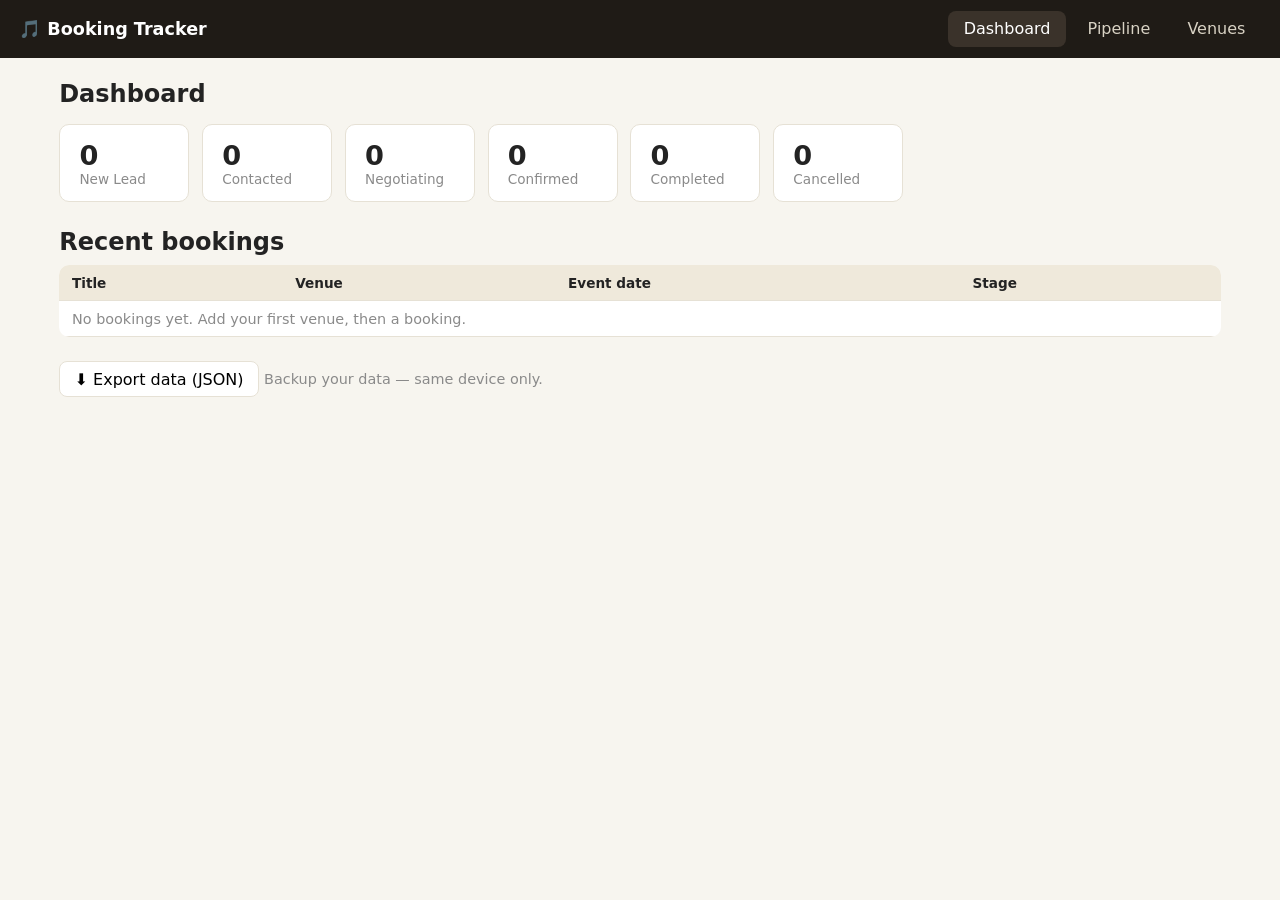
==== index.html @ eecfe334 "Static version for Vercel (localStorage, no backend)" ====
<!DOCTYPE html>
<html lang="en">
<head>
<meta charset="utf-8">
<meta name="viewport" content="width=device-width, initial-scale=1">
<title>Music Booking Tracker</title>
<link rel="stylesheet" href="style.css">
<style>
  .tabs { display: flex; gap: 0.4rem; }
  .tabs button {
    border: 1px solid transparent; background: transparent; color: #d8d2c4;
  }
  .tabs button.active { background: #3a322a; color: #fff; }
  .view { display: none; }
  .view.active { display: block; }
  .export-row { margin-top: 1.5rem; }
</style>
</head>
<body>
<header class="topbar">
  <div class="brand">🎵 Booking Tracker</div>
  <nav class="tabs">
    <button data-tab="dashboard" class="active">Dashboard</button>
    <button data-tab="pipeline">Pipeline</button>
    <button data-tab="venues">Venues</button>
  </nav>
</header>
<main class="container">

  <!-- Dashboard -->
  <section id="view-dashboard" class="view active">
    <h1>Dashboard</h1>
    <section class="cards" id="stage-cards"></section>
    <section id="overdue-section" style="display:none">
      <h2>⚠️ Overdue follow-ups</h2>
      <table class="tbl">
        <thead><tr>
          <th>Booking</th><th>Venue</th><th>Follow-up was</th><th></th>
        </tr></thead>
        <tbody id="overdue-body"></tbody>
      </table>
    </section>
    <section>
      <h2>Recent bookings</h2>
      <table class="tbl">
        <thead><tr>
          <th>Title</th><th>Venue</th><th>Event date</th><th>Stage</th>
        </tr></thead>
        <tbody id="recent-body"></tbody>
      </table>
    </section>
    <div class="export-row">
      <button id="btn-export">⬇ Export data (JSON)</button>
      <span class="muted">Backup your data — same device only.</span>
    </div>
  </section>

  <!-- Pipeline -->
  <section id="view-pipeline" class="view">
    <h1>Booking pipeline</h1>
    <div class="toolbar">
      <div class="search">
        <input type="text" id="pipeline-q" placeholder="Search bookings…">
        <button id="pipeline-search">Search</button>
      </div>
      <button id="btn-new-booking" class="primary">+ New booking</button>
    </div>
    <div class="board" id="board"></div>
  </section>

  <!-- Venues -->
  <section id="view-venues" class="view">
    <h1>Venues &amp; contacts</h1>
    <div class="toolbar">
      <div class="search">
        <input type="text" id="venues-q" placeholder="Search venues…">
        <button id="venues-search">Search</button>
      </div>
      <button id="btn-new-venue" class="primary">+ New venue</button>
    </div>
    <table class="tbl">
      <thead><tr>
        <th>Name</th><th>Contact</th><th>Location</th><th>Type</th><th></th>
      </tr></thead>
      <tbody id="venues-body"></tbody>
    </table>
  </section>

</main>

<dialog id="dlg-venue">
  <form method="dialog" id="frm-venue">
    <h2>New venue</h2>
    <label>Name <input name="name" required
           placeholder="e.g. Esplanade Concert Hall"></label>
    <label>Contact name <input name="contact_name"></label>
    <label>Email <input type="email" name="email"></label>
    <label>Phone <input name="phone"></label>
    <label>City <input name="city"></label>
    <label>Country <input name="country"></label>
    <label>Venue type <input name="venue_type"
           placeholder="Concert hall / Festival / Wedding / Corporate"></label>
    <label>Source <input name="source"
           placeholder="Referral / Cold outreach / Agent…"></label>
    <label>Notes <textarea name="notes" rows="3"></textarea></label>
    <div class="dlg-actions">
      <button type="submit" class="primary">Save</button>
      <button type="button" id="btn-cancel-venue">Cancel</button>
    </div>
  </form>
</dialog>

<dialog id="dlg-booking">
  <form method="dialog" id="frm-booking">
    <h2>New booking</h2>
    <label>Venue
      <select name="venue_id" id="f-venue" required></select>
    </label>
    <label>Title <input name="title" required
           placeholder="e.g. Diwali Gala Night"></label>
    <label>Event date <input type="date" name="event_date"></label>
    <label>Stage <select name="stage" id="f-stage"></select></label>
    <label>Fee <input type="number" step="0.01" name="fee"></label>
    <label>Currency <input name="currency" value="USD" maxlength="3"></label>
    <label>Follow-up date <input type="date" name="follow_up_date"></label>
    <label>Notes <textarea name="notes" rows="3"></textarea></label>
    <div class="dlg-actions">
      <button type="submit" class="primary">Save</button>
      <button type="button" id="btn-cancel-booking">Cancel</button>
    </div>
  </form>
</dialog>

<script src="db.js"></script>
<script src="app.js"></script>
</body>
</html>
---- style.css ----
/* Music Booking Tracker — plain, clean, no frameworks. */
:root {
  --bg: #f7f5ef;
  --card: #ffffff;
  --ink: #232323;
  --muted: #8a8a8a;
  --accent: #b3541e;
  --accent-soft: #f3e2d3;
  --line: #e6e1d5;
  --danger: #b3261e;
}
* { box-sizing: border-box; }
body {
  margin: 0; background: var(--bg); color: var(--ink);
  font-family: system-ui, -apple-system, "Segoe UI", sans-serif;
}
.topbar {
  display: flex; align-items: center; justify-content: space-between;
  padding: 0.7rem 1.2rem; background: #1f1b16; color: #fff;
}
.brand { font-weight: 700; font-size: 1.1rem; }
.topbar nav a {
  color: #d8d2c4; text-decoration: none; margin-left: 1rem;
  padding: 0.3rem 0.6rem; border-radius: 6px;
}
.topbar nav a.active, .topbar nav a:hover {
  background: #3a322a; color: #fff;
}
.container { max-width: 1200px; margin: 0 auto; padding: 1.2rem; }
h1 { margin: 0.2rem 0 1rem; }
h2 { margin: 1.6rem 0 0.6rem; }
.muted { color: var(--muted); font-size: 0.9em; }
.cards { display: flex; gap: 0.8rem; flex-wrap: wrap; }
.card {
  background: var(--card); border: 1px solid var(--line);
  border-radius: 10px; padding: 0.9rem 1.2rem; min-width: 130px;
  text-decoration: none; color: inherit;
}
.card-num { font-size: 1.7rem; font-weight: 700; }
.card-label { color: var(--muted); font-size: 0.85rem; }
.tbl { width: 100%; border-collapse: collapse; background: var(--card);
  border-radius: 10px; overflow: hidden; }
.tbl th, .tbl td { padding: 0.6rem 0.8rem; text-align: left;
  border-bottom: 1px solid var(--line); }
.tbl thead th { background: #efe9db; font-size: 0.85rem; }
tr.overdue td { background: #fdeceb; }
.pill {
  display: inline-block; background: var(--accent-soft); color: var(--accent);
  border-radius: 999px; padding: 0.15rem 0.6rem; font-size: 0.8rem;
}
.toolbar { display: flex; gap: 0.8rem; align-items: center;
  margin-bottom: 1rem; flex-wrap: wrap; }
.search { display: flex; gap: 0.4rem; }
input, select, textarea {
  font: inherit; padding: 0.45rem 0.6rem; border: 1px solid var(--line);
  border-radius: 8px; background: #fff;
}
button {
  font: inherit; padding: 0.45rem 0.9rem; border-radius: 8px;
  border: 1px solid var(--line); background: #fff; cursor: pointer;
}
button.primary { background: var(--accent); color: #fff;
  border-color: var(--accent); }
button:hover { filter: brightness(0.96); }
.board { display: flex; gap: 0.8rem; overflow-x: auto;
  padding-bottom: 1rem; }
.column {
  flex: 0 0 260px; background: #efe9db; border-radius: 10px;
  padding: 0.7rem;
}
.column h3 { margin: 0 0 0.6rem; font-size: 0.95rem;
  display: flex; justify-content: space-between; align-items: center; }
.count { background: #fff; border-radius: 999px; padding: 0 0.5rem;
  font-size: 0.8rem; }
.booking-card {
  background: var(--card); border: 1px solid var(--line);
  border-radius: 8px; padding: 0.6rem; margin-bottom: 0.6rem;
}
.booking-card .followup { color: var(--danger); font-size: 0.85rem; }
.card-actions { margin-top: 0.5rem; }
.card-actions select { width: 100%; }
.empty { padding: 1rem; text-align: center; }
dialog { border: 1px solid var(--line); border-radius: 12px;
  padding: 1.2rem; width: min(480px, 92vw); }
dialog label { display: block; margin-bottom: 0.7rem; font-size: 0.9rem; }
dialog input, dialog select, dialog textarea { width: 100%; margin-top: 0.25rem; }
.dlg-actions { display: flex; gap: 0.6rem; justify-content: flex-end;
  margin-top: 0.8rem; }
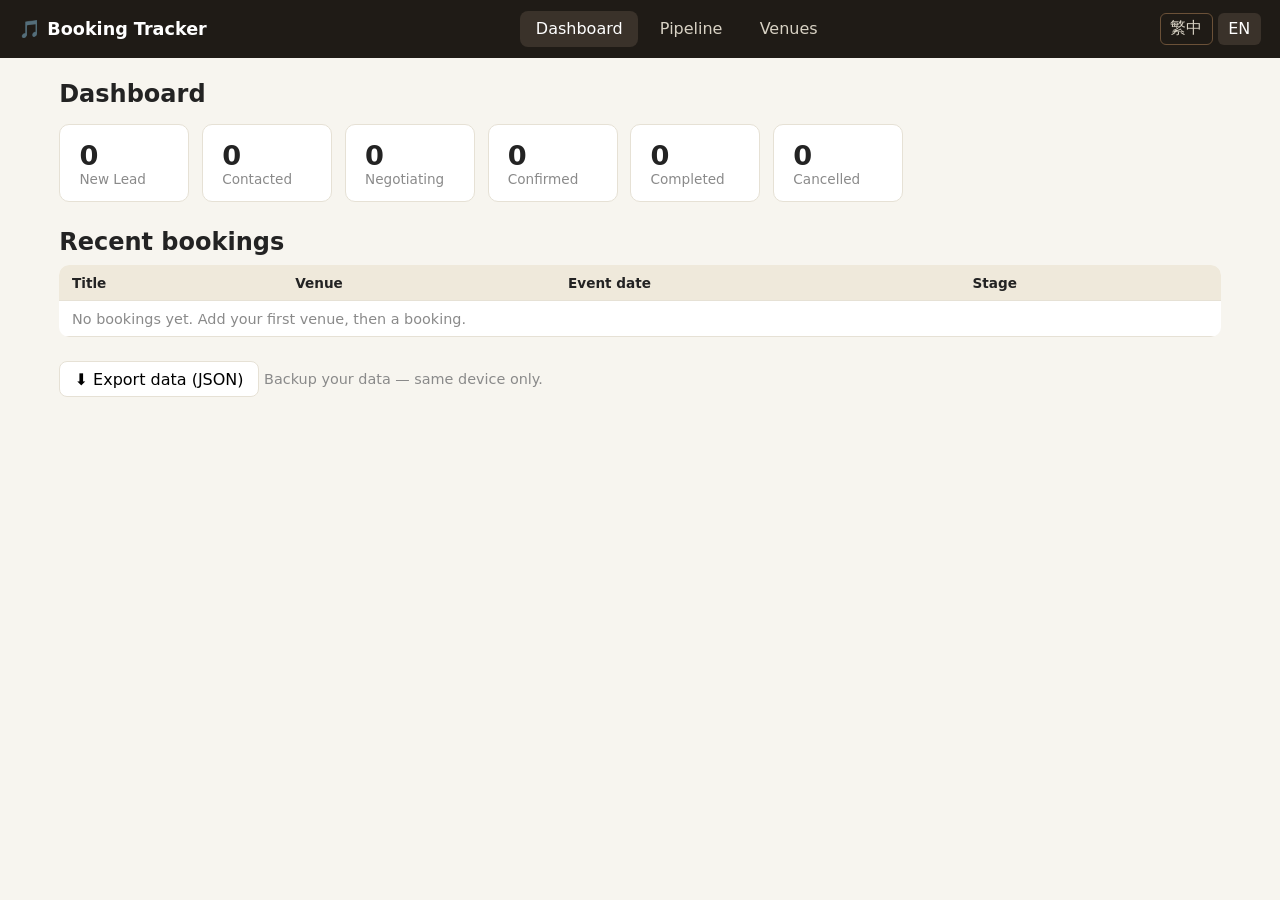
==== commit 52b9a77a: "Update index.html" ====
--- a/index.html
+++ b/index.html
@@ -3,7 +3,7 @@
 <head>
 <meta charset="utf-8">
 <meta name="viewport" content="width=device-width, initial-scale=1">
-<title>Music Booking Tracker</title>
+<title data-i18n="title">Music Booking Tracker</title>
 <link rel="stylesheet" href="style.css">
 <style>
   .tabs { display: flex; gap: 0.4rem; }
@@ -14,73 +14,82 @@
   .view { display: none; }
   .view.active { display: block; }
   .export-row { margin-top: 1.5rem; }
+  .lang-switch { display: flex; gap: 0.3rem; margin-left: 0.8rem; }
+  .lang-switch button { border: 1px solid #6b5138; background: transparent;
+    color: #d8d2c4; border-radius: 6px; padding: 0.3rem 0.6rem; cursor: pointer; }
+  .lang-switch button.active { background: #3a322a; color: #fff;
+    border-color: transparent; }
 </style>
 </head>
 <body>
 <header class="topbar">
-  <div class="brand">🎵 Booking Tracker</div>
+  <div class="brand" data-i18n="brand">🎵 Booking Tracker</div>
   <nav class="tabs">
-    <button data-tab="dashboard" class="active">Dashboard</button>
-    <button data-tab="pipeline">Pipeline</button>
-    <button data-tab="venues">Venues</button>
+    <button data-tab="dashboard" class="active" data-i18n="tab_dashboard">Dashboard</button>
+    <button data-tab="pipeline" data-i18n="tab_pipeline">Pipeline</button>
+    <button data-tab="venues" data-i18n="tab_venues">Venues</button>
   </nav>
+  <div class="lang-switch">
+    <button type="button" data-lang-btn="zh">繁中</button>
+    <button type="button" data-lang-btn="en">EN</button>
+  </div>
 </header>
 <main class="container">
 
   <!-- Dashboard -->
   <section id="view-dashboard" class="view active">
-    <h1>Dashboard</h1>
+    <h1 data-i18n="dash_title">Dashboard</h1>
     <section class="cards" id="stage-cards"></section>
     <section id="overdue-section" style="display:none">
-      <h2>⚠️ Overdue follow-ups</h2>
+      <h2 data-i18n="dash_overdue_title">⚠️ Overdue follow-ups</h2>
       <table class="tbl">
         <thead><tr>
-          <th>Booking</th><th>Venue</th><th>Follow-up was</th><th></th>
+          <th data-i18n="th_booking">Booking</th><th data-i18n="th_venue">Venue</th><th data-i18n="th_followup_was">Follow-up was</th><th></th>
         </tr></thead>
         <tbody id="overdue-body"></tbody>
       </table>
     </section>
     <section>
-      <h2>Recent bookings</h2>
+      <h2 data-i18n="dash_recent_title">Recent bookings</h2>
       <table class="tbl">
         <thead><tr>
-          <th>Title</th><th>Venue</th><th>Event date</th><th>Stage</th>
+          <th data-i18n="th_title">Title</th><th data-i18n="th_venue">Venue</th><th data-i18n="th_event_date">Event date</th><th data-i18n="th_stage">Stage</th>
         </tr></thead>
         <tbody id="recent-body"></tbody>
       </table>
     </section>
     <div class="export-row">
-      <button id="btn-export">⬇ Export data (JSON)</button>
-      <span class="muted">Backup your data — same device only.</span>
+      <button id="btn-export" data-i18n="btn_export">⬇ Export data (JSON)</button>
+      <span class="muted" data-i18n="export_note">Backup your data — same device only.</span>
     </div>
   </section>
 
   <!-- Pipeline -->
   <section id="view-pipeline" class="view">
-    <h1>Booking pipeline</h1>
+    <h1 data-i18n="pipeline_title">Booking pipeline</h1>
     <div class="toolbar">
       <div class="search">
-        <input type="text" id="pipeline-q" placeholder="Search bookings…">
-        <button id="pipeline-search">Search</button>
+        <input type="text" id="pipeline-q" data-i18n-ph="ph_search_bookings" placeholder="Search bookings…">
+        <button id="pipeline-search" data-i18n="btn_search">Search</button>
       </div>
-      <button id="btn-new-booking" class="primary">+ New booking</button>
+      <button id="btn-new-booking" class="primary" data-i18n="btn_new_booking">+ New booking</button>
     </div>
     <div class="board" id="board"></div>
   </section>
 
   <!-- Venues -->
   <section id="view-venues" class="view">
-    <h1>Venues &amp; contacts</h1>
+    <h1 data-i18n="venues_title">Venues &amp; contacts</h1>
     <div class="toolbar">
       <div class="search">
-        <input type="text" id="venues-q" placeholder="Search venues…">
-        <button id="venues-search">Search</button>
+        <input type="text" id="venues-q" data-i18n-ph="ph_search_venues" placeholder="Search venues…">
+        <button id="venues-search" data-i18n="btn_search">Search</button>
       </div>
-      <button id="btn-new-venue" class="primary">+ New venue</button>
+      <button id="btn-new-venue" class="primary" data-i18n="btn_new_venue">+ New venue</button>
     </div>
     <table class="tbl">
       <thead><tr>
-        <th>Name</th><th>Contact</th><th>Location</th><th>Type</th><th></th>
+        <th data-i18n="th_name">Name</th><th data-i18n="th_contact">Contact</th><th data-i18n="th_location">Location</th><th data-i18n="th_type">Type</th><th></th>
       </tr></thead>
       <tbody id="venues-body"></tbody>
     </table>
@@ -90,48 +99,49 @@
 
 <dialog id="dlg-venue">
   <form method="dialog" id="frm-venue">
-    <h2>New venue</h2>
-    <label>Name <input name="name" required
-           placeholder="e.g. Esplanade Concert Hall"></label>
-    <label>Contact name <input name="contact_name"></label>
-    <label>Email <input type="email" name="email"></label>
-    <label>Phone <input name="phone"></label>
-    <label>City <input name="city"></label>
-    <label>Country <input name="country"></label>
-    <label>Venue type <input name="venue_type"
-           placeholder="Concert hall / Festival / Wedding / Corporate"></label>
-    <label>Source <input name="source"
-           placeholder="Referral / Cold outreach / Agent…"></label>
-    <label>Notes <textarea name="notes" rows="3"></textarea></label>
+    <h2 data-i18n="dlg_venue_new">New venue</h2>
+    <label><span data-i18n="lbl_venue_name">Name</span> <input name="name" required
+           data-i18n-ph="ph_venue_name" placeholder="e.g. Esplanade Concert Hall"></label>
+    <label><span data-i18n="lbl_contact_name">Contact name</span> <input name="contact_name"></label>
+    <label><span data-i18n="lbl_email">Email</span> <input type="email" name="email"></label>
+    <label><span data-i18n="lbl_phone">Phone</span> <input name="phone"></label>
+    <label><span data-i18n="lbl_city">City</span> <input name="city"></label>
+    <label><span data-i18n="lbl_country">Country</span> <input name="country"></label>
+    <label><span data-i18n="lbl_venue_type">Venue type</span> <input name="venue_type"
+           data-i18n-ph="ph_venue_type" placeholder="Concert hall / Festival / Wedding / Corporate"></label>
+    <label><span data-i18n="lbl_source">Source</span> <input name="source"
+           data-i18n-ph="ph_venue_source" placeholder="Referral / Cold outreach / Agent…"></label>
+    <label><span data-i18n="lbl_notes">Notes</span> <textarea name="notes" rows="3"></textarea></label>
     <div class="dlg-actions">
-      <button type="submit" class="primary">Save</button>
-      <button type="button" id="btn-cancel-venue">Cancel</button>
+      <button type="submit" class="primary" data-i18n="btn_save">Save</button>
+      <button type="button" id="btn-cancel-venue" data-i18n="btn_cancel">Cancel</button>
     </div>
   </form>
 </dialog>
 
 <dialog id="dlg-booking">
   <form method="dialog" id="frm-booking">
-    <h2>New booking</h2>
-    <label>Venue
+    <h2 data-i18n="dlg_booking_new">New booking</h2>
+    <label><span data-i18n="lbl_venue">Venue</span>
       <select name="venue_id" id="f-venue" required></select>
     </label>
-    <label>Title <input name="title" required
-           placeholder="e.g. Diwali Gala Night"></label>
-    <label>Event date <input type="date" name="event_date"></label>
-    <label>Stage <select name="stage" id="f-stage"></select></label>
-    <label>Fee <input type="number" step="0.01" name="fee"></label>
-    <label>Currency <input name="currency" value="USD" maxlength="3"></label>
-    <label>Follow-up date <input type="date" name="follow_up_date"></label>
-    <label>Notes <textarea name="notes" rows="3"></textarea></label>
+    <label><span data-i18n="lbl_booking_title">Title</span> <input name="title" required
+           data-i18n-ph="ph_booking_title" placeholder="e.g. Diwali Gala Night"></label>
+    <label><span data-i18n="lbl_event_date">Event date</span> <input type="date" name="event_date"></label>
+    <label><span data-i18n="lbl_stage">Stage</span> <select name="stage" id="f-stage"></select></label>
+    <label><span data-i18n="lbl_fee">Fee</span> <input type="number" step="0.01" name="fee"></label>
+    <label><span data-i18n="lbl_currency">Currency</span> <input name="currency" value="USD" maxlength="3"></label>
+    <label><span data-i18n="lbl_followup_date">Follow-up date</span> <input type="date" name="follow_up_date"></label>
+    <label><span data-i18n="lbl_notes">Notes</span> <textarea name="notes" rows="3"></textarea></label>
     <div class="dlg-actions">
-      <button type="submit" class="primary">Save</button>
-      <button type="button" id="btn-cancel-booking">Cancel</button>
+      <button type="submit" class="primary" data-i18n="btn_save">Save</button>
+      <button type="button" id="btn-cancel-booking" data-i18n="btn_cancel">Cancel</button>
     </div>
   </form>
 </dialog>
 
 <script src="db.js"></script>
+<script src="i18n.js"></script>
 <script src="app.js"></script>
 </body>
 </html>
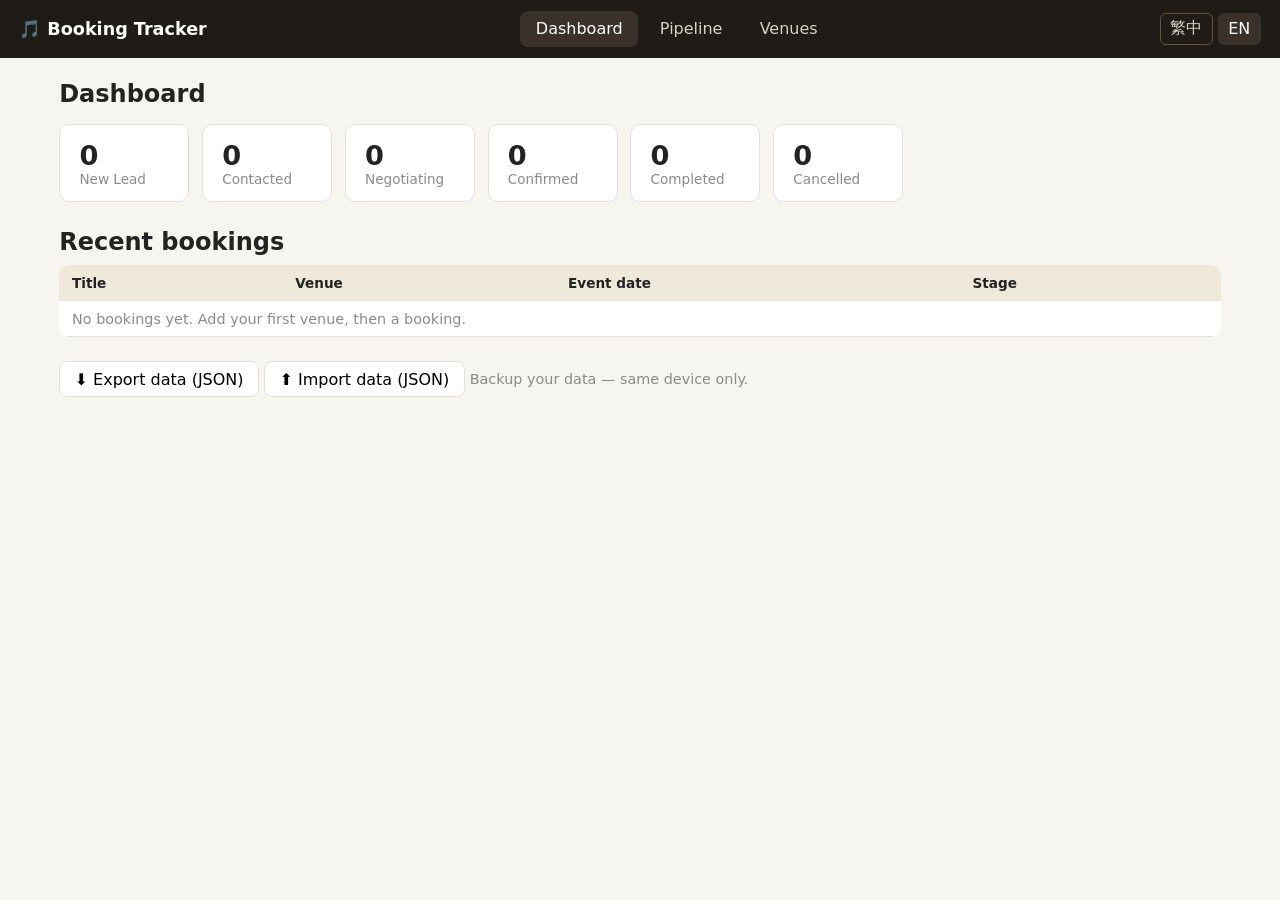
==== commit f53ef855: "Venue edit/delete, booking edit/delete, import/restore backup, guarded storage writes" ====
--- a/index.html
+++ b/index.html
@@ -60,6 +60,8 @@
     </section>
     <div class="export-row">
       <button id="btn-export" data-i18n="btn_export">⬇ Export data (JSON)</button>
+      <button id="btn-import" data-i18n="btn_import">⬆ Import data (JSON)</button>
+      <input type="file" id="file-import" accept="application/json,.json" hidden>
       <span class="muted" data-i18n="export_note">Backup your data — same device only.</span>
     </div>
   </section>
@@ -99,7 +101,7 @@
 
 <dialog id="dlg-venue">
   <form method="dialog" id="frm-venue">
-    <h2 data-i18n="dlg_venue_new">New venue</h2>
+    <h2 id="dlg-venue-title">New venue</h2>
     <label><span data-i18n="lbl_venue_name">Name</span> <input name="name" required
            data-i18n-ph="ph_venue_name" placeholder="e.g. Esplanade Concert Hall"></label>
     <label><span data-i18n="lbl_contact_name">Contact name</span> <input name="contact_name"></label>
@@ -121,7 +123,7 @@
 
 <dialog id="dlg-booking">
   <form method="dialog" id="frm-booking">
-    <h2 data-i18n="dlg_booking_new">New booking</h2>
+    <h2 id="dlg-booking-title">New booking</h2>
     <label><span data-i18n="lbl_venue">Venue</span>
       <select name="venue_id" id="f-venue" required></select>
     </label>
@@ -130,7 +132,7 @@
     <label><span data-i18n="lbl_event_date">Event date</span> <input type="date" name="event_date"></label>
     <label><span data-i18n="lbl_stage">Stage</span> <select name="stage" id="f-stage"></select></label>
     <label><span data-i18n="lbl_fee">Fee</span> <input type="number" step="0.01" name="fee"></label>
-    <label><span data-i18n="lbl_currency">Currency</span> <input name="currency" value="USD" maxlength="3"></label>
+    <label><span data-i18n="lbl_currency">Currency</span> <input name="currency" value="HKD" maxlength="3"></label>
     <label><span data-i18n="lbl_followup_date">Follow-up date</span> <input type="date" name="follow_up_date"></label>
     <label><span data-i18n="lbl_notes">Notes</span> <textarea name="notes" rows="3"></textarea></label>
     <div class="dlg-actions">
